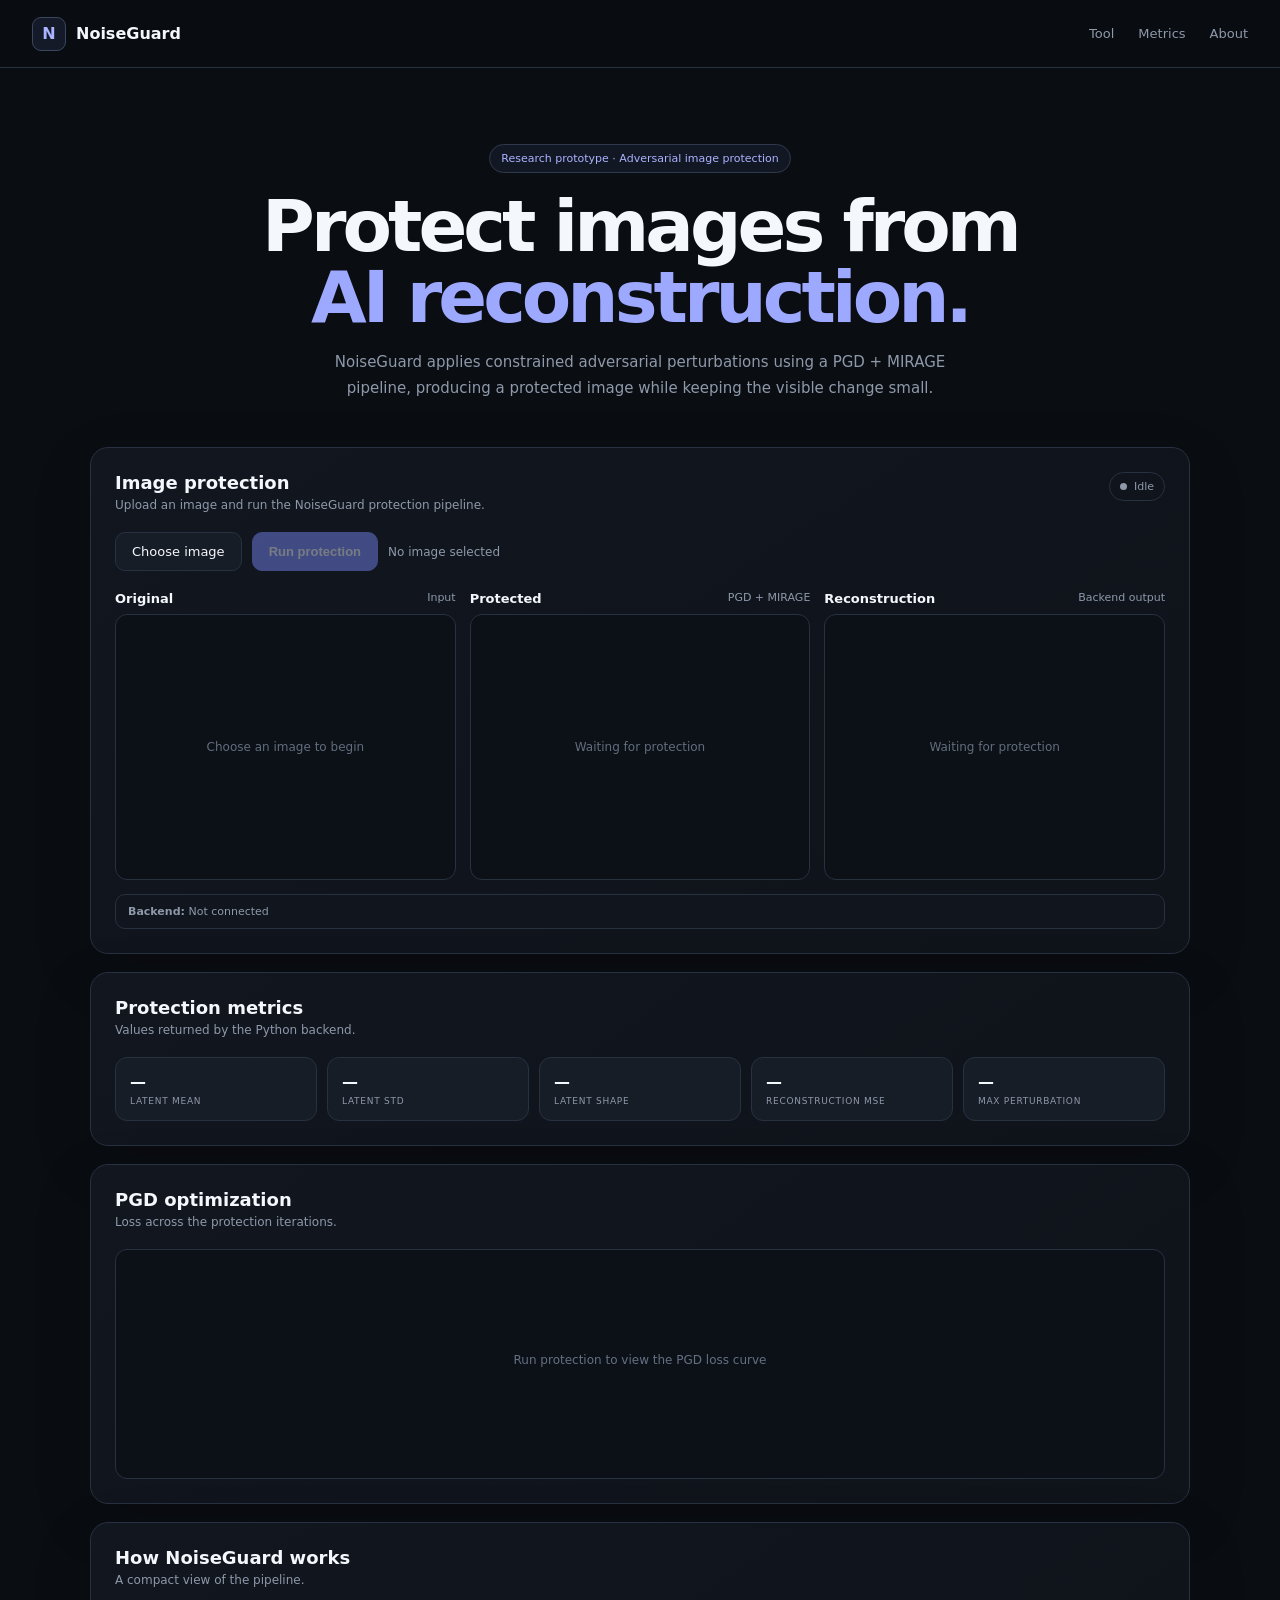
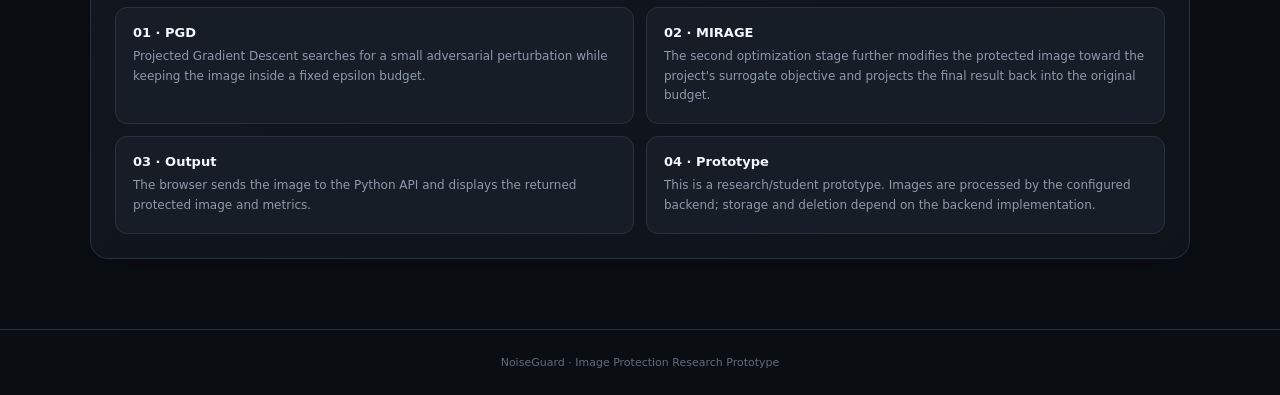
==== deployment/index.html @ 0b9fcddf "feat: Deployment Website & separation of architecture" ====
<!doctype html>
<html lang="en">
<head>
  <meta charset="utf-8">
  <meta name="viewport" content="width=device-width,initial-scale=1">
  <title>NoiseGuard — Image Protection</title>
  <link rel="stylesheet" href="styles.css">
</head>
<body>

<header class="top">
  <div class="brand"><div class="mark">N</div><span>NoiseGuard</span></div>
  <nav><a href="#tool">Tool</a><a href="#metrics">Metrics</a><a href="#about">About</a></nav>
</header>

<section class="hero">
  <div class="eyebrow">Research prototype · Adversarial image protection</div>
  <h1>Protect images from<br><span>AI reconstruction.</span></h1>
  <p>NoiseGuard applies constrained adversarial perturbations using a PGD + MIRAGE pipeline, producing a protected image while keeping the visible change small.</p>
</section>

<main id="tool">
  <section class="card">
    <div class="head">
      <div><h2>Image protection</h2><p>Upload an image and run the NoiseGuard protection pipeline.</p></div>
      <div class="pill" id="statusPill"><span class="dot"></span><span id="statusText">Idle</span></div>
    </div>

    <div class="controls">
      <label class="btn" for="fileInput">Choose image</label>
      <input id="fileInput" type="file" accept="image/*">
      <button class="btn primary" id="runBtn" disabled>Run protection</button>
      <span class="filename" id="fileName">No image selected</span>
    </div>

    <div class="images">
      <div>
        <div class="label"><strong>Original</strong><span>Input</span></div>
        <div class="frame" id="originalBox">
          <span class="empty">Choose an image to begin</span>
          <img id="originalImg" alt="Original image">
        </div>
      </div>

      <div>
        <div class="label"><strong>Protected</strong><span>PGD + MIRAGE</span></div>
        <div class="frame" id="protectedBox">
          <span class="empty">Waiting for protection</span>
          <img id="protectedImg" alt="Protected image">
        </div>
      </div>

      <div>
        <div class="label"><strong>Reconstruction</strong><span>Backend output</span></div>
        <div class="frame" id="reconBox">
          <span class="empty">Waiting for protection</span>
          <img id="reconImg" alt="Reconstruction">
        </div>
      </div>
    </div>

    <div class="api"><strong>Backend:</strong> <span id="backendStatus">Not connected</span></div>
  </section>

  <section class="card" id="metrics">
    <div class="head">
      <div><h2>Protection metrics</h2><p>Values returned by the Python backend.</p></div>
    </div>
    <div class="stats">
      <div class="stat"><div class="value" id="mean">—</div><div class="label2">Latent mean</div></div>
      <div class="stat"><div class="value" id="std">—</div><div class="label2">Latent std</div></div>
      <div class="stat"><div class="value" id="shape">—</div><div class="label2">Latent shape</div></div>
      <div class="stat"><div class="value" id="mse">—</div><div class="label2">Reconstruction MSE</div></div>
      <div class="stat"><div class="value" id="dist">—</div><div class="label2">Max perturbation</div></div>
    </div>
  </section>

  <section class="card">
    <div class="head">
      <div><h2>PGD optimization</h2><p>Loss across the protection iterations.</p></div>
    </div>
    <div class="chart"><canvas id="lossCanvas"></canvas></div>
  </section>

  <section class="card" id="about">
    <div class="head">
      <div><h2>How NoiseGuard works</h2><p>A compact view of the pipeline.</p></div>
    </div>
    <div class="info">
      <article><h3>01 · PGD</h3><p>Projected Gradient Descent searches for a small adversarial perturbation while keeping the image inside a fixed epsilon budget.</p></article>
      <article><h3>02 · MIRAGE</h3><p>The second optimization stage further modifies the protected image toward the project's surrogate objective and projects the final result back into the original budget.</p></article>
      <article><h3>03 · Output</h3><p>The browser sends the image to the Python API and displays the returned protected image and metrics.</p></article>
      <article><h3>04 · Prototype</h3><p>This is a research/student prototype. Images are processed by the configured backend; storage and deletion depend on the backend implementation.</p></article>
    </div>
  </section>
</main>

<footer>NoiseGuard · Image Protection Research Prototype</footer>

<script src="script.js"></script>
</body>
</html>
---- deployment/styles.css ----
:root{
  --bg:#0a0d12;
  --panel:#11161f;
  --panel2:#171d27;
  --line:#283140;
  --text:#f4f7fb;
  --muted:#8e99aa;
  --accent:#7d8cff;
  --good:#56d39a;
  --bad:#ff7474;
}

*{box-sizing:border-box}
html{scroll-behavior:smooth}

body{
  margin:0;
  background:var(--bg);
  color:var(--text);
  font-family:Inter,system-ui,-apple-system,"Segoe UI",sans-serif;
}

.top{
  height:68px;
  position:sticky;
  top:0;
  z-index:5;
  display:flex;
  align-items:center;
  justify-content:space-between;
  padding:0 32px;
  background:#0a0d12dd;
  backdrop-filter:blur(14px);
  border-bottom:1px solid var(--line);
}

.brand{
  display:flex;
  align-items:center;
  gap:10px;
  font-weight:750;
}

.mark{
  width:34px;
  height:34px;
  border:1px solid #3b4660;
  border-radius:9px;
  display:grid;
  place-items:center;
  color:#aab3ff;
  background:#141a27;
}

nav{display:flex;gap:24px}
nav a{
  font-size:13px;
  color:var(--muted);
  text-decoration:none;
}
nav a:hover{color:var(--text)}

.hero{
  max-width:1050px;
  margin:auto;
  padding:76px 24px 46px;
  text-align:center;
}

.eyebrow{
  display:inline-block;
  border:1px solid #30394b;
  background:#121724;
  color:#aab3ff;
  border-radius:999px;
  padding:7px 11px;
  font-size:11px;
}

h1{
  font-size:clamp(42px,7vw,72px);
  line-height:.98;
  letter-spacing:-.055em;
  margin:18px 0;
}

.hero h1 span{color:#9da8ff}

.hero p{
  max-width:650px;
  margin:0 auto;
  color:var(--muted);
  line-height:1.7;
  font-size:15px;
}

main{
  width:min(1100px,calc(100% - 32px));
  margin:auto auto 70px;
}

.card{
  background:linear-gradient(145deg,var(--panel),#0f141b);
  border:1px solid var(--line);
  border-radius:18px;
  padding:24px;
  margin-bottom:18px;
  box-shadow:0 18px 60px #00000022;
}

.head{
  display:flex;
  justify-content:space-between;
  gap:20px;
  align-items:flex-start;
  margin-bottom:20px;
}

.head h2{margin:0;font-size:18px}
.head p{margin:5px 0 0;color:var(--muted);font-size:12px}

.pill{
  display:flex;
  align-items:center;
  gap:7px;
  border:1px solid var(--line);
  border-radius:99px;
  padding:7px 10px;
  color:var(--muted);
  font-size:11px;
}

.dot{
  width:7px;
  height:7px;
  border-radius:50%;
  background:var(--muted);
}

.running .dot{
  background:var(--accent);
  animation:pulse 1s infinite;
}

.success .dot{background:var(--good)}
.error .dot{background:var(--bad)}

@keyframes pulse{50%{opacity:.3}}

.controls{
  display:flex;
  gap:10px;
  align-items:center;
  flex-wrap:wrap;
  margin-bottom:20px;
}

.btn{
  border:1px solid var(--line);
  border-radius:10px;
  padding:11px 16px;
  background:#171d27;
  color:var(--text);
  cursor:pointer;
  font-size:13px;
}

.btn:hover:not(:disabled){border-color:#505b74}

.primary{
  background:var(--accent);
  border-color:var(--accent);
  font-weight:650;
}

.primary:hover:not(:disabled){background:#929cff}

.btn:disabled{
  opacity:.45;
  cursor:not-allowed;
}

input[type=file]{display:none}

.filename{
  font-size:12px;
  color:var(--muted);
  max-width:320px;
  white-space:nowrap;
  overflow:hidden;
  text-overflow:ellipsis;
}

.images{
  display:grid;
  grid-template-columns:repeat(3,1fr);
  gap:14px;
}

.label{
  display:flex;
  justify-content:space-between;
  margin-bottom:8px;
  font-size:11px;
  color:var(--muted);
}

.label strong{
  font-size:13px;
  color:var(--text);
}

.frame{
  aspect-ratio:1/.78;
  min-height:210px;
  display:flex;
  align-items:center;
  justify-content:center;
  overflow:hidden;
  border:1px solid var(--line);
  border-radius:12px;
  background:#0c1017;
}

.frame img{
  max-width:100%;
  max-height:100%;
  display:none;
  object-fit:contain;
}

.empty{
  color:#626d7d;
  font-size:12px;
  text-align:center;
  padding:20px;
}

.api{
  margin-top:14px;
  border:1px solid var(--line);
  border-radius:10px;
  padding:10px 12px;
  color:var(--muted);
  font-size:11px;
  background:#10151e;
}

.stats{
  display:grid;
  grid-template-columns:repeat(5,1fr);
  gap:10px;
}

.stat{
  background:var(--panel2);
  border:1px solid var(--line);
  border-radius:12px;
  padding:14px;
}

.value{
  font-weight:700;
  font-size:16px;
  overflow-wrap:anywhere;
}

.label2{
  margin-top:5px;
  color:var(--muted);
  font-size:9px;
  text-transform:uppercase;
  letter-spacing:.08em;
}

.chart{
  height:230px;
  border:1px solid var(--line);
  border-radius:12px;
  background:#0c1017;
  overflow:hidden;
}

.chart canvas{
  width:100%;
  height:100%;
  display:block;
}

.info{
  display:grid;
  grid-template-columns:1fr 1fr;
  gap:12px;
}

.info article{
  border:1px solid var(--line);
  border-radius:12px;
  padding:17px;
  background:var(--panel2);
}

.info h3{
  font-size:13px;
  margin:0 0 7px;
}

.info p{
  font-size:12px;
  line-height:1.65;
  color:var(--muted);
  margin:0;
}

footer{
  text-align:center;
  border-top:1px solid var(--line);
  padding:26px;
  color:#626d7d;
  font-size:11px;
}

@media(max-width:850px){
  .images{grid-template-columns:1fr}
  .stats{grid-template-columns:repeat(2,1fr)}
  .info{grid-template-columns:1fr}
  nav{display:none}
}

@media(max-width:520px){
  .top{padding:0 18px}
  .hero{padding-top:55px}
  main{width:calc(100% - 20px)}
  .card{padding:17px}
}
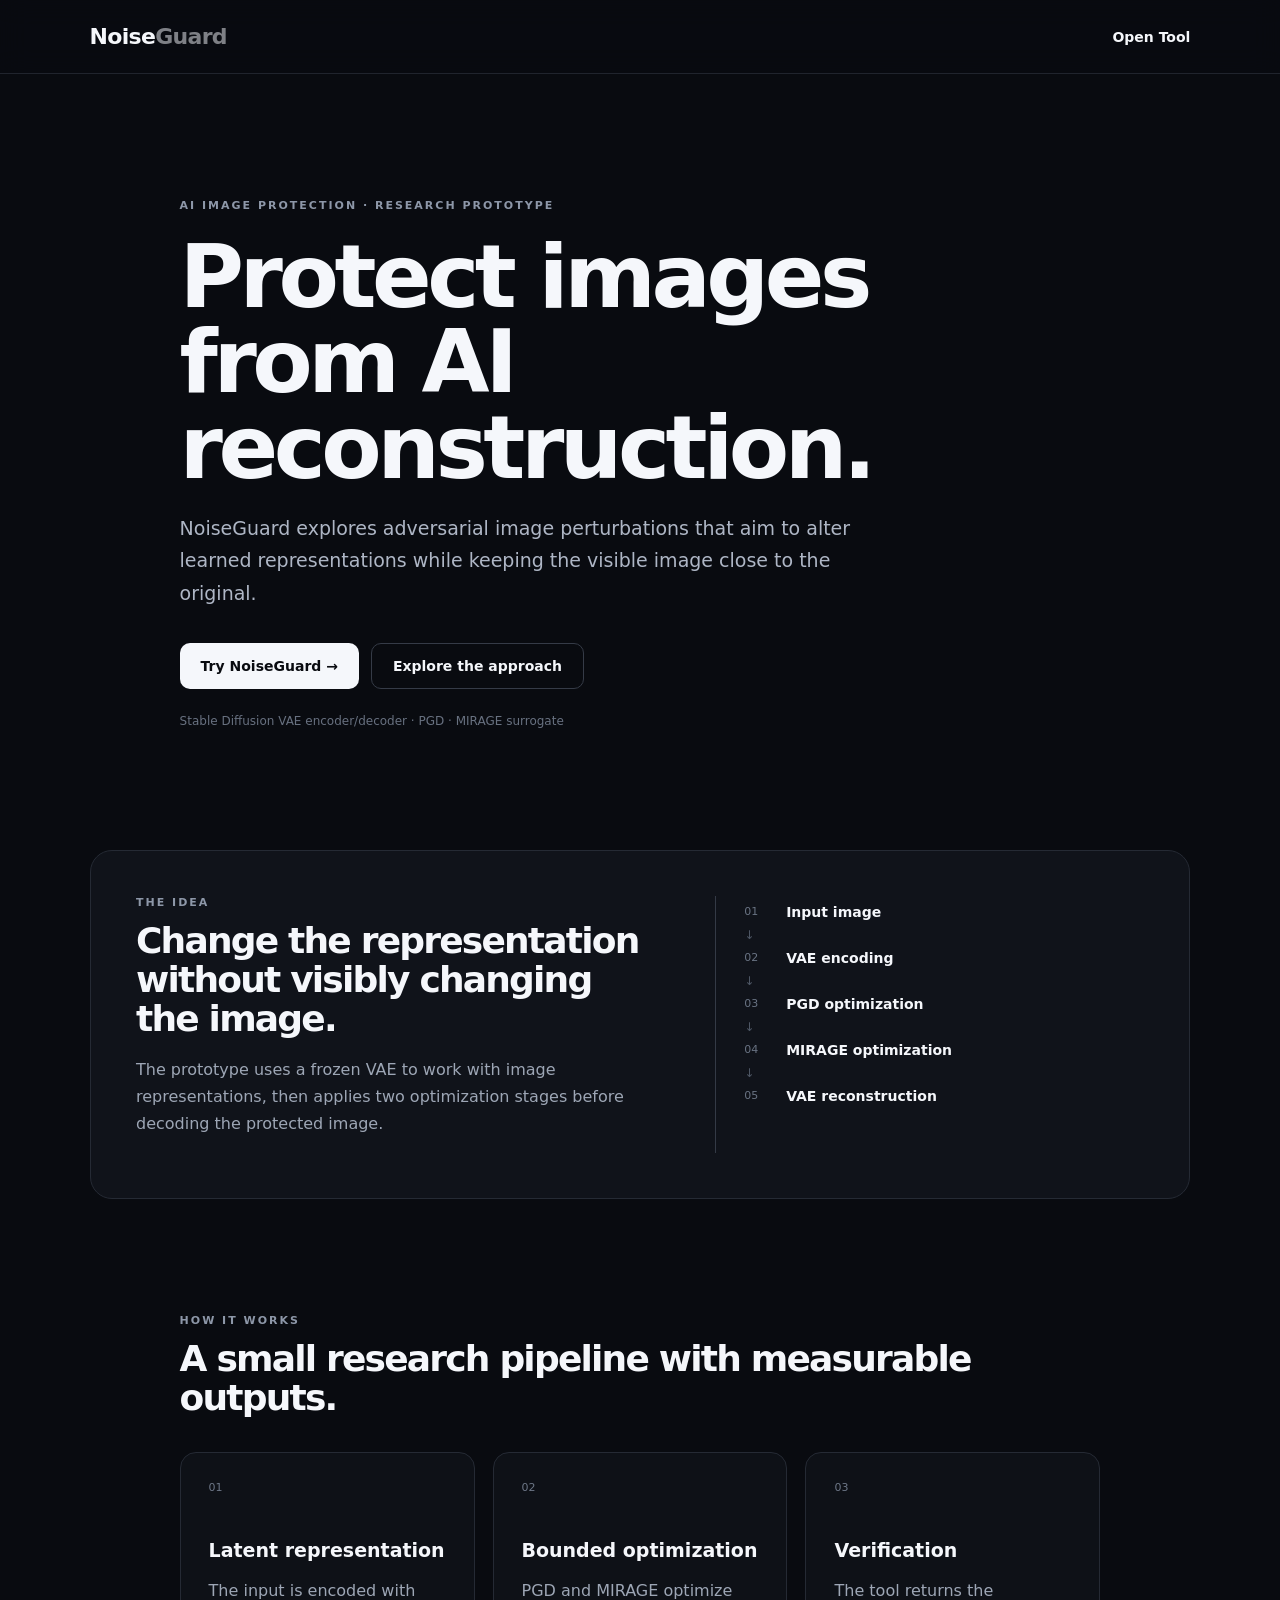
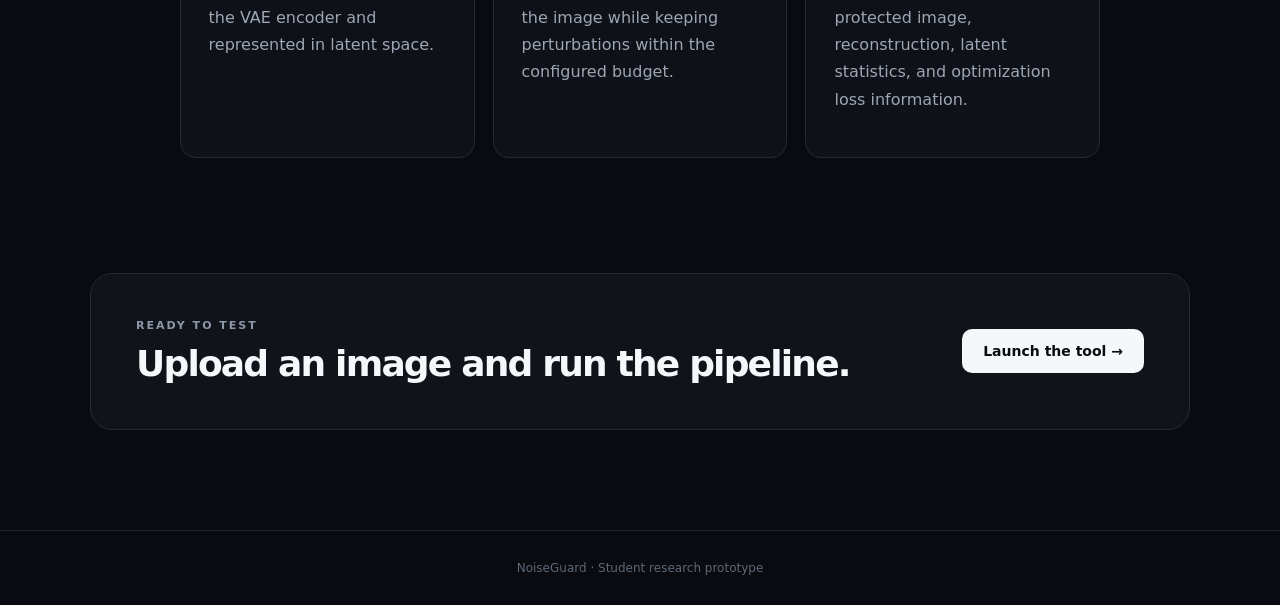
==== commit 18d0f3b9: "feat: Updated Backend & Frontend for evaluation" ====
--- a/deployment/index.html
+++ b/deployment/index.html
@@ -2,101 +2,94 @@
 <html lang="en">
 <head>
   <meta charset="utf-8">
-  <meta name="viewport" content="width=device-width,initial-scale=1">
-  <title>NoiseGuard — Image Protection</title>
-  <link rel="stylesheet" href="styles.css">
+  <meta name="viewport" content="width=device-width, initial-scale=1">
+  <title>NoiseGuard — AI Image Protection</title>
+  <link rel="stylesheet" href="landing.css">
 </head>
 <body>
+  <nav class="nav">
+    <a class="brand" href="index.html">Noise<span>Guard</span></a>
+    <a class="nav-link" href="tool.html">Open Tool</a>
+  </nav>
 
-<header class="top">
-  <div class="brand"><div class="mark">N</div><span>NoiseGuard</span></div>
-  <nav><a href="#tool">Tool</a><a href="#metrics">Metrics</a><a href="#about">About</a></nav>
-</header>
+  <main>
+    <section class="hero">
+      <div class="eyebrow">AI IMAGE PROTECTION · RESEARCH PROTOTYPE</div>
+      <h1>Protect images from AI reconstruction.</h1>
+      <p class="hero-copy">
+        NoiseGuard explores adversarial image perturbations that aim to alter
+        learned representations while keeping the visible image close to the original.
+      </p>
+      <div class="hero-actions">
+        <a class="button primary" href="tool.html">Try NoiseGuard →</a>
+        <a class="button secondary" href="#how">Explore the approach</a>
+      </div>
+      <p class="hero-note">Stable Diffusion VAE encoder/decoder · PGD · MIRAGE surrogate</p>
+    </section>
 
-<section class="hero">
-  <div class="eyebrow">Research prototype · Adversarial image protection</div>
-  <h1>Protect images from<br><span>AI reconstruction.</span></h1>
-  <p>NoiseGuard applies constrained adversarial perturbations using a PGD + MIRAGE pipeline, producing a protected image while keeping the visible change small.</p>
-</section>
-
-<main id="tool">
-  <section class="card">
-    <div class="head">
-      <div><h2>Image protection</h2><p>Upload an image and run the NoiseGuard protection pipeline.</p></div>
-      <div class="pill" id="statusPill"><span class="dot"></span><span id="statusText">Idle</span></div>
-    </div>
-
-    <div class="controls">
-      <label class="btn" for="fileInput">Choose image</label>
-      <input id="fileInput" type="file" accept="image/*">
-      <button class="btn primary" id="runBtn" disabled>Run protection</button>
-      <span class="filename" id="fileName">No image selected</span>
-    </div>
-
-    <div class="images">
-      <div>
-        <div class="label"><strong>Original</strong><span>Input</span></div>
-        <div class="frame" id="originalBox">
-          <span class="empty">Choose an image to begin</span>
-          <img id="originalImg" alt="Original image">
-        </div>
+    <section class="showcase">
+      <div class="showcase-copy">
+        <div class="label">THE IDEA</div>
+        <h2>Change the representation without visibly changing the image.</h2>
+        <p>
+          The prototype uses a frozen VAE to work with image representations,
+          then applies two optimization stages before decoding the protected image.
+        </p>
       </div>
 
+      <div class="pipeline">
+        <div class="pipeline-step"><span>01</span><b>Input image</b></div>
+        <div class="line">↓</div>
+        <div class="pipeline-step"><span>02</span><b>VAE encoding</b></div>
+        <div class="line">↓</div>
+        <div class="pipeline-step"><span>03</span><b>PGD optimization</b></div>
+        <div class="line">↓</div>
+        <div class="pipeline-step"><span>04</span><b>MIRAGE optimization</b></div>
+        <div class="line">↓</div>
+        <div class="pipeline-step"><span>05</span><b>VAE reconstruction</b></div>
+      </div>
+    </section>
+
+    <section id="how" class="section">
+      <div class="label">HOW IT WORKS</div>
+      <h2>A small research pipeline with measurable outputs.</h2>
+
+      <div class="cards">
+        <article>
+          <span class="number">01</span>
+          <h3>Latent representation</h3>
+          <p>
+            The input is encoded with the VAE encoder and represented in latent space.
+          </p>
+        </article>
+        <article>
+          <span class="number">02</span>
+          <h3>Bounded optimization</h3>
+          <p>
+            PGD and MIRAGE optimize the image while keeping perturbations within
+            the configured budget.
+          </p>
+        </article>
+        <article>
+          <span class="number">03</span>
+          <h3>Verification</h3>
+          <p>
+            The tool returns the protected image, reconstruction, latent statistics,
+            and optimization loss information.
+          </p>
+        </article>
+      </div>
+    </section>
+
+    <section class="cta">
       <div>
-        <div class="label"><strong>Protected</strong><span>PGD + MIRAGE</span></div>
-        <div class="frame" id="protectedBox">
-          <span class="empty">Waiting for protection</span>
-          <img id="protectedImg" alt="Protected image">
-        </div>
+        <div class="label">READY TO TEST</div>
+        <h2>Upload an image and run the pipeline.</h2>
       </div>
+      <a class="button primary" href="tool.html">Launch the tool →</a>
+    </section>
+  </main>
 
-      <div>
-        <div class="label"><strong>Reconstruction</strong><span>Backend output</span></div>
-        <div class="frame" id="reconBox">
-          <span class="empty">Waiting for protection</span>
-          <img id="reconImg" alt="Reconstruction">
-        </div>
-      </div>
-    </div>
-
-    <div class="api"><strong>Backend:</strong> <span id="backendStatus">Not connected</span></div>
-  </section>
-
-  <section class="card" id="metrics">
-    <div class="head">
-      <div><h2>Protection metrics</h2><p>Values returned by the Python backend.</p></div>
-    </div>
-    <div class="stats">
-      <div class="stat"><div class="value" id="mean">—</div><div class="label2">Latent mean</div></div>
-      <div class="stat"><div class="value" id="std">—</div><div class="label2">Latent std</div></div>
-      <div class="stat"><div class="value" id="shape">—</div><div class="label2">Latent shape</div></div>
-      <div class="stat"><div class="value" id="mse">—</div><div class="label2">Reconstruction MSE</div></div>
-      <div class="stat"><div class="value" id="dist">—</div><div class="label2">Max perturbation</div></div>
-    </div>
-  </section>
-
-  <section class="card">
-    <div class="head">
-      <div><h2>PGD optimization</h2><p>Loss across the protection iterations.</p></div>
-    </div>
-    <div class="chart"><canvas id="lossCanvas"></canvas></div>
-  </section>
-
-  <section class="card" id="about">
-    <div class="head">
-      <div><h2>How NoiseGuard works</h2><p>A compact view of the pipeline.</p></div>
-    </div>
-    <div class="info">
-      <article><h3>01 · PGD</h3><p>Projected Gradient Descent searches for a small adversarial perturbation while keeping the image inside a fixed epsilon budget.</p></article>
-      <article><h3>02 · MIRAGE</h3><p>The second optimization stage further modifies the protected image toward the project's surrogate objective and projects the final result back into the original budget.</p></article>
-      <article><h3>03 · Output</h3><p>The browser sends the image to the Python API and displays the returned protected image and metrics.</p></article>
-      <article><h3>04 · Prototype</h3><p>This is a research/student prototype. Images are processed by the configured backend; storage and deletion depend on the backend implementation.</p></article>
-    </div>
-  </section>
-</main>
-
-<footer>NoiseGuard · Image Protection Research Prototype</footer>
-
-<script src="script.js"></script>
+  <footer>NoiseGuard · Student research prototype</footer>
 </body>
 </html>
--- a/deployment/landing.css
+++ b/deployment/landing.css
@@ -0,0 +1,33 @@
+*{box-sizing:border-box}
+html{scroll-behavior:smooth}
+body{margin:0;background:#090b10;color:#f5f7fb;font-family:Inter,system-ui,-apple-system,BlinkMacSystemFont,"Segoe UI",sans-serif}
+.nav{height:74px;display:flex;align-items:center;justify-content:space-between;padding:0 7vw;border-bottom:1px solid #20242d;position:sticky;top:0;z-index:10;background:rgba(9,11,16,.88);backdrop-filter:blur(14px)}
+.brand{color:#f5f7fb;text-decoration:none;font-size:22px;font-weight:800;letter-spacing:-.7px}
+.brand span{opacity:.5}
+.nav-link{color:#f5f7fb;text-decoration:none;font-size:14px;font-weight:600}
+.hero{max-width:1100px;margin:auto;padding:125px 7vw 110px}
+.eyebrow,.label{font-size:11px;letter-spacing:2px;font-weight:750;color:#8d97a8}
+.hero h1{font-size:clamp(50px,7vw,88px);line-height:.97;letter-spacing:-4.5px;max-width:950px;margin:22px 0}
+.hero-copy{max-width:720px;color:#aeb6c5;font-size:19px;line-height:1.7;margin:0}
+.hero-actions{display:flex;gap:12px;flex-wrap:wrap;margin-top:34px}
+.button{display:inline-flex;align-items:center;justify-content:center;text-decoration:none;padding:14px 21px;border-radius:10px;font-size:14px;font-weight:750}
+.primary{background:#f5f7fb;color:#090b10}
+.secondary{border:1px solid #353b47;color:#f5f7fb}
+.hero-note{color:#687180;font-size:12px;margin-top:25px}
+.showcase{max-width:1100px;margin:0 auto 115px;padding:45px;border:1px solid #252a34;border-radius:22px;background:#10131a;display:grid;grid-template-columns:1.1fr .9fr;gap:55px}
+.showcase h2,.section h2,.cta h2{font-size:36px;line-height:1.08;letter-spacing:-1.8px;margin:13px 0 17px}
+.showcase p,.cards p{color:#9da6b5;line-height:1.7}
+.pipeline{border-left:1px solid #343a46;padding-left:28px}
+.pipeline-step{display:flex;align-items:center;gap:20px;padding:8px 0}
+.pipeline-step span{font-size:11px;color:#697383;width:22px}
+.pipeline-step b{font-size:14px}
+.line{color:#4d5664;font-size:12px}
+.section{max-width:1100px;margin:auto;padding:0 7vw 115px}
+.cards{display:grid;grid-template-columns:repeat(3,1fr);gap:18px;margin-top:34px}
+.cards article{background:#0e1117;border:1px solid #252a34;border-radius:16px;padding:28px}
+.number{display:block;color:#6d7787;font-size:11px;margin-bottom:45px}
+.cards h3{font-size:19px;margin:0 0 10px}
+.cta{max-width:1100px;margin:0 auto 100px;padding:45px;border:1px solid #252a34;border-radius:22px;background:#10131a;display:flex;justify-content:space-between;align-items:center;gap:30px}
+.cta h2{margin-bottom:0}
+footer{text-align:center;padding:30px;border-top:1px solid #20242d;color:#5e6877;font-size:12px}
+@media(max-width:760px){.hero{padding-top:85px}.hero h1{letter-spacing:-2.5px}.showcase,.cards{grid-template-columns:1fr}.showcase{margin:0 7vw 80px}.section{padding-bottom:80px}.cta{margin:0 7vw 70px;display:block}.cta .button{margin-top:24px}}
